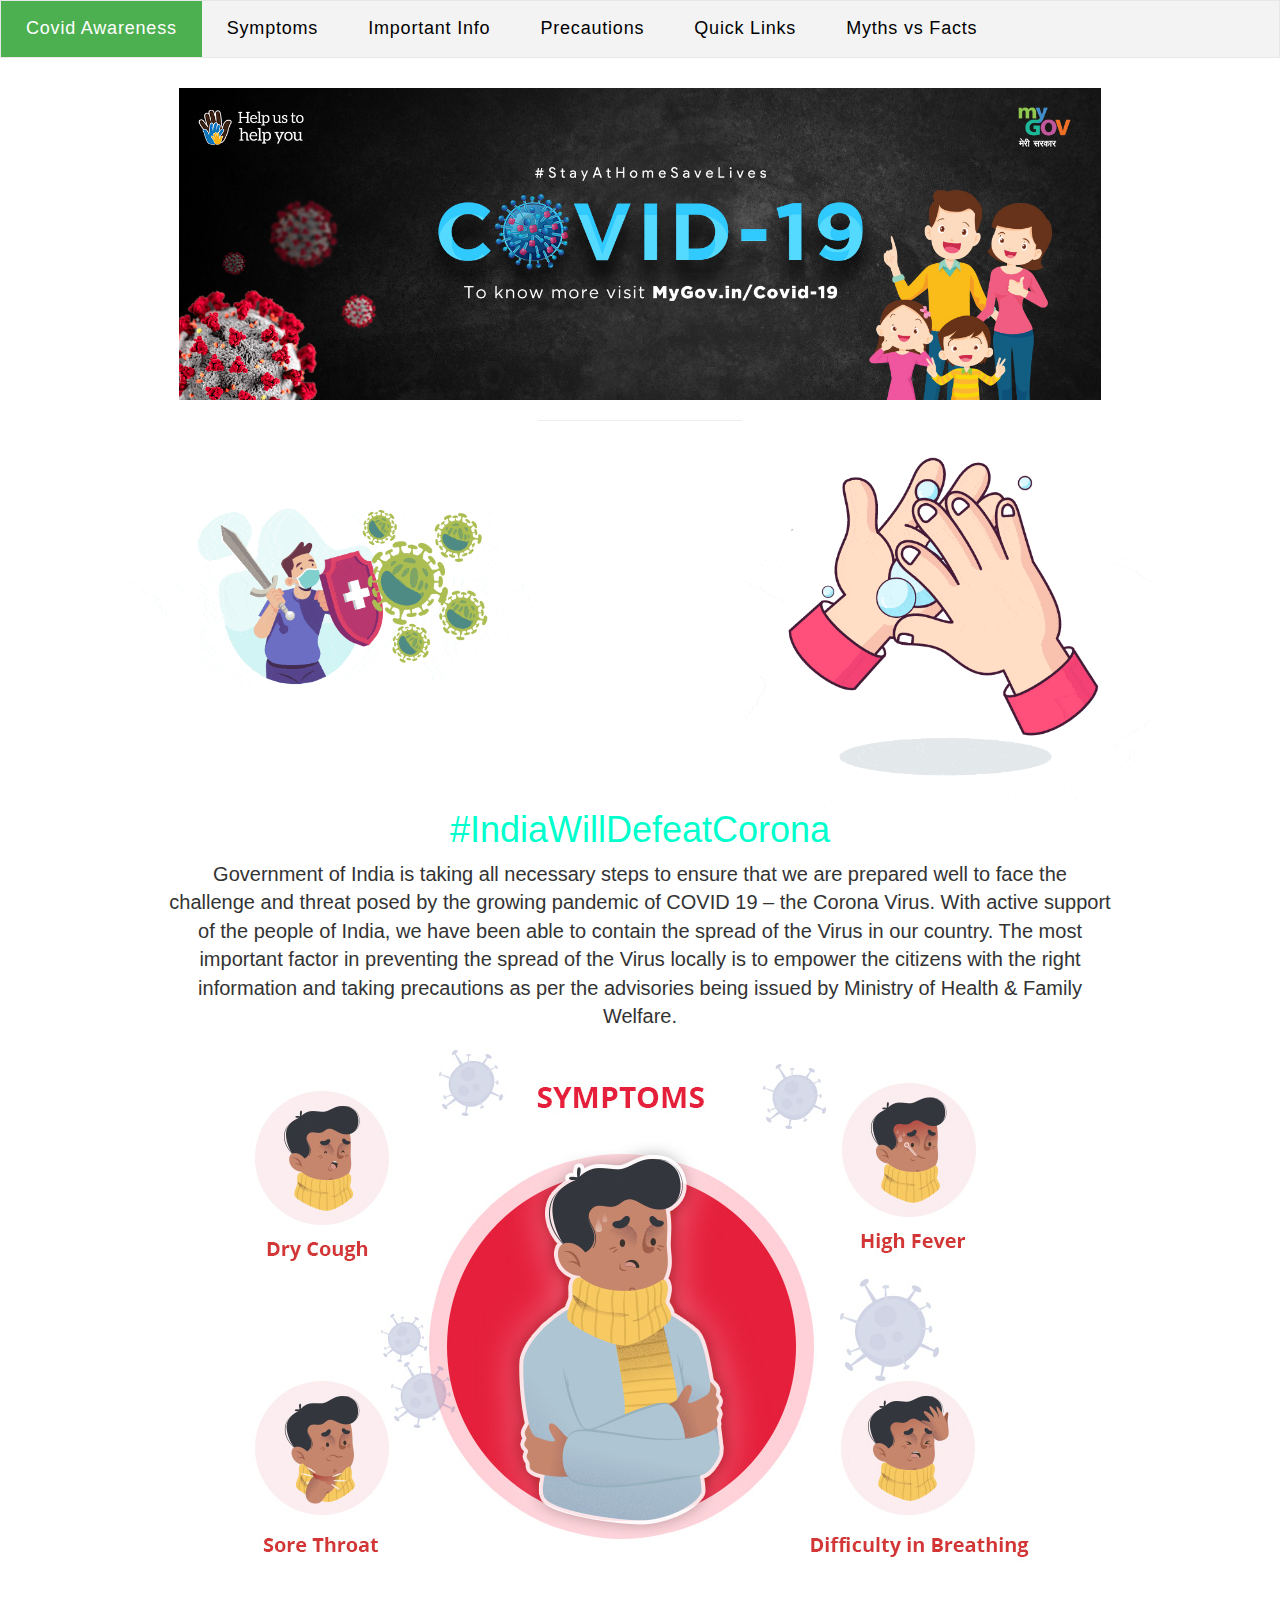
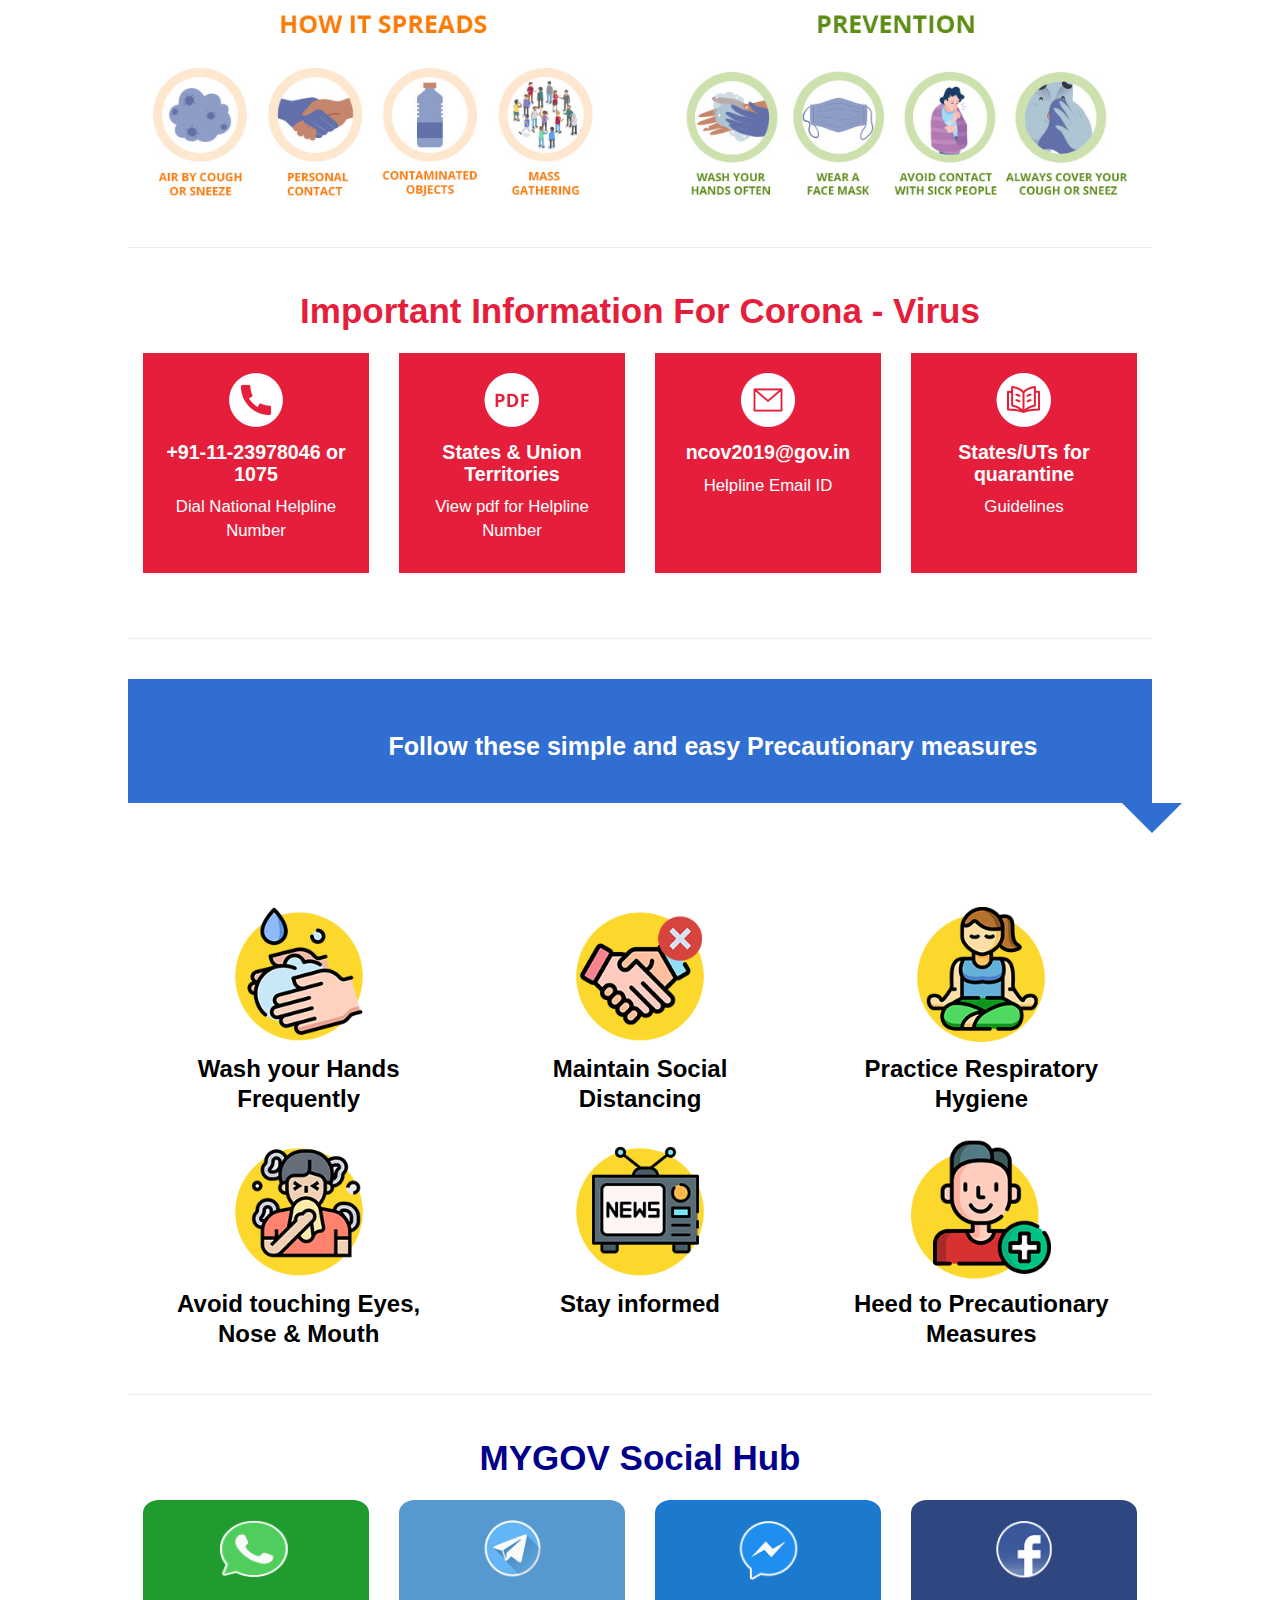
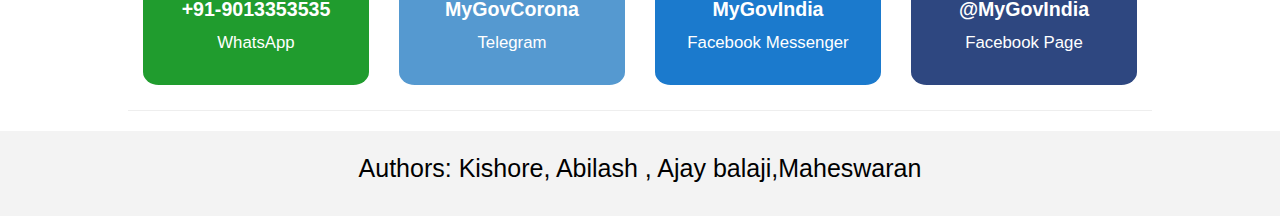
==== index.html @ a24976a8 "Add files via upload" ====
<!DOCTYPE html>
<html>

<head>
	<title>Covid Awareness Website</title>
	<link rel="stylesheet" type="text/css" href="css/main.css">
	<link rel="stylesheet" type="text/css" href="css/bootstrap.min.css">
</head>

<body>

	<nav>
		<li><a class="active" href="index.html">Covid Awareness</a></li>
		<li><a href="#symptoms">Symptoms</a></li>
		<li><a href="#impinfo">Important Info</a></li>
		<li><a href="#precautions">Precautions</a></li>
		<li><a href="page2.html#quicklinks">Quick Links</a></li>
		<li><a href="page2.html#mythbusters">Myths vs Facts</a></li>
	</nav>

	<div class="content">

		<div class="image1">
			<img src="img/MainImage.jpg">
		</div>

		<div class="Gif">
			<div class="Gif1">
				<img src="img/gif/Gif1.gif" style="width:100%">
			</div>
			<div class="Gif2">
				<img src="img/gif/Gif2.gif" style="width:100%">
			</div>
		</div>
		<hr><br>


		<center>
			<h1 id="hashtag1">#IndiaWillDefeatCorona</h1>
		</center>
		<center>
			<p id="symptoms">Government of India is taking all necessary steps to ensure that we are prepared well to
				face the challenge and threat posed by the growing pandemic of COVID 19 – the Corona Virus. With active
				support of the people of India, we have been able to contain the spread of the Virus in our country. The
				most important factor in preventing the spread of the Virus locally is to empower the citizens with the
				right information and taking precautions as per the advisories being issued by Ministry of Health &
				Family Welfare.</p>
		</center>

		<div>
			<center><img src="img/symptoms.jpg"></center>
		</div>

		<div class="CauseSolution">
			<div class="Causes">
				<img src="img/block-one.jpg" style="width:100%">
			</div>
			<div class="Causes">
				<img src="img/block-two.jpg" style="width:100%">
			</div>
		</div>
		<hr>

		<div class="imp-info-area" id="impinfo">
			<h3 class="important-heading">
				<strong>Important Information For Corona - Virus</strong>
			</h3>
			<div class="block">
				<div class="icon">
					<img src="img/impinfo/icon-one.png" alt="" />
				</div>
				<div class="text-area">
					<h3><strong>+91-11-23978046 or 1075</strong></h3>
					<p>Dial National Helpline Number</p>
				</div>
			</div>

			<div class="block">
				<div class="icon">
					<a href="https://www.mohfw.gov.in/pdf/coronvavirushelplinenumber.pdf" target="_blank">
						<img src="img/impinfo/icon-two.png" alt="" />
					</a>
				</div>
				<div class="text-area">
					<a href="https://www.mohfw.gov.in/pdf/coronvavirushelplinenumber.pdf" target="_blank">
						<h3><strong>States &amp; Union Territories</strong></h3>
						<p></p>
					</a>
					<p><a href="https://www.mohfw.gov.in/pdf/coronvavirushelplinenumber.pdf" target="_blank">View pdf
							for Helpline Number</a></p>
				</div>
			</div>

			<div class="block">
				<div class="icon">
					<a href="mailto:ncov2019@gov.in">
						<img src="img/impinfo/icon-three.png" alt="" />
					</a>
				</div>
				<div class="text-area">
					<a href="mailto:ncov2019@gov.in">
						<h3><strong>ncov2019@gov.in</strong></h3>
						<p>Helpline Email ID </p>
					</a>
				</div>
			</div>

			<div class="block">
				<div class="icon">
					<a href="https://www.mohfw.gov.in/pdf/SOPforqurantine.pdf" target="_blank">
						<img src="img/impinfo/icon-four.png" alt="" />
					</a>
				</div>
				<div class="text-area">
					<a href="https://www.mohfw.gov.in/pdf/SOPforqurantine.pdf" target="_blank">
						<h3><strong>States/UTs for quarantine</strong></h3>
					</a>
					<a href="https://www.mohfw.gov.in/pdf/SOPforqurantine.pdf" target="_blank">
						<p>Guidelines</p>
					</a>
				</div>
			</div>
		</div>
		<br>
		<hr><br>

		<section class="followSteps" id="precautions">
			<div class="stepHeading">
				<div class="container text-center">
					<h2>Follow these simple and easy Precautionary measures </h2>
				</div>
			</div>
			<div class="steps-covid">
				<div class="container-fluid">
					<div class="row">
						<div class="col-xs-4">
							<div class="covidThumb">
								<img src="img/icons/icon-1.png" alt="icon">
								<span>Wash your Hands <br>Frequently </span>
							</div>
						</div>
						<div class="col-xs-4">
							<div class="covidThumb">
								<img src="img/icons/icon-2.png" alt="icon">
								<span>Maintain Social <br>Distancing </span>
							</div>
						</div>
						<div class="col-xs-4">
							<div class="covidThumb">
								<img src="img/icons/icon-3.png" alt="icon">
								<span>Practice Respiratory <br>Hygiene </span>
							</div>
						</div>
					</div>
					<div class="row">
						<div class="col-xs-4">
							<div class="covidThumb">
								<img src="img/icons/icon-4.png" alt="icon">
								<span>Avoid touching Eyes, <br>Nose & Mouth </span>
							</div>
						</div>
						<div class="col-xs-4">
							<div class="covidThumb">
								<img src="img/icons/icon-5.png" alt="icon">
								<span>Stay informed </span>
							</div>
						</div>
						<div class="col-xs-4">
							<div class="covidThumb">
								<img src="img/icons/icon-6.png" alt="icon">
								<span>Heed to Precautionary <br>Measures </span>
							</div>
						</div>
					</div>
				</div>
			</div>
		</section>
		<hr>
		<div class="social-hub" id="socialhub">
			<h3 class="important-heading">
				<strong>MYGOV Social Hub</strong>
			</h3>
			<div class="block whatsapp">
				<div class="icon">
					<a href="https://wa.me/919013353535?text=Hi" target="_blank">
						<img src="img/icons/whatsapp.png" alt="" />
					</a>
				</div>
				<div class="text-area">
					<a href="https://wa.me/919013353535?text=Hi" target="_blank">
						<h3><strong>+91-9013353535</strong></h3>
					</a>
					<p><a href="https://wa.me/919013353535?text=Hi" target="_blank">WhatsApp</a></p>
				</div>
			</div>

			<div class="block telegram">
				<div class="icon">
					<a href="https://t.me/MyGovCoronaNewsdesk" target="_blank">
						<img src="img/icons/telegram.png" alt="" />
					</a>
				</div>
				<div class="text-area">
					<a href="https://t.me/MyGovCoronaNewsdesk" target="_blank">
						<h3><strong>MyGovCorona</strong></h3>
						<p></p>
					</a>
					<p><a href="https://t.me/MyGovCoronaNewsdesk" target="_blank">Telegram</a></p>
				</div>
			</div>

			<div class="block messenger">
				<div class="icon">
					<a href="https://www.messenger.com/t/MyGovIndia" target="_blank">
						<img src="img/icons/messenger.png" alt="" />
					</a>
				</div>
				<div class="text-area">
					<a href="https://www.messenger.com/t/MyGovIndia" target="_blank">
						<h3><strong>MyGovIndia</strong></h3>
						<p></p>
					</a>
					<p><a href="https://www.messenger.com/t/MyGovIndia" target="_blank">Facebook Messenger</a></p>
				</div>
			</div>

			<div class="block facebook">
				<div class="icon">
					<a href="https://www.facebook.com/MyGovIndia/" target="_blank">
						<img src="img/icons/facebook.png" alt="" />
					</a>
				</div>
				<div class="text-area">
					<a href="https://www.facebook.com/MyGovIndia/" target="_blank">
						<h3><strong>@MyGovIndia</strong></h3>
						<p></p>
					</a>
					<p><a href="https://www.facebook.com/MyGovIndia/" target="_blank">Facebook Page</a></p>
				</div>
			</div>
		</div>
		<hr>
	</div>

	<footer>
		<p>Authors: Kishore, Abilash </a>, Ajay balaji,Maheswaran </p>
	</footer>


</body>

</html>
---- css/main.css ----
/* Navbar start */

nav {
  list-style-type: none;
  margin: 1px solid black;
  padding: 0;
  overflow: hidden;
  border: 1px solid #e7e7e7;
  background-color: #f3f3f3;
  font-size: 18px;
}

nav li {
  float: left;
}

nav li a {
  display: block;
  color: black;
  text-align: center;
  padding: 15px 25px;
  text-decoration: none;
  /*word-spacing: 2px;*/
  letter-spacing: 0.8px;
}

nav li a:hover:not(.active) {
  background-color: #ddd;
  text-decoration: none;
  text-underline-position: none;
}

nav li a.active {
  color: white;
  background-color: #4CAF50;
  text-decoration: none;
}

/* Navbar end */

.content {
  margin: auto;
  max-width: 80%;
}

hr {
  height: 1px;
  background-color: #ccc;
}

#Title{
  font-size:40px;
  font-size: bold;
  color: #1a75ff;
  text-align: center;
}

.image1 img {
  margin-left: 5%;
  width: 90%;
  padding-top: 30px;
  transition: transform .8s ease-in-out;
}

.image1 img:hover {
  transform: scale(1.1);
}

.overview {
  padding-top: 25px;
}

.overview h2 {
  font-size: 40px;
  color: #313131;
  line-height: 1.3em;
  font-weight: 700;
  font-family: 'Work Sans', sans-serif;
}

.overview p {
  font-size: 20px;
  line-height: 1.8;
  color: #313131;
}

#hashtag1{
  color: #00ffcc
}

#symptoms{
  font-size:20px; 
  padding-left: 40px;
  padding-right: 40px;
}

*{
  box-sizing: border-box;
}

.Gif1 {
  float: left;
  width: 40%;
}

.Gif2 {
  float: right;
  width: 40%;
}

.Gif3 {
  float: left;
  width: 25%;
}

.Causes {
  float: left;
  width: 50%;
  padding: 25px;
  padding-top: 50px;

}
.CauseSolution::after {
  content: "";
  clear: both;
  display: table;
}


/* Important information start */

.imp-info-area {
  margin-top: 25px;
  margin-bottom: 25px;
  display: flex;
  flex-wrap: wrap;
  justify-content: space-around;
}

.block {
  width: 22%;
  float: left;
  padding: 20px;
  background-color: #e51f3b;
  transition: transform 1s ease-in-out;
}

.block:hover {
  transform: scale(1.1);
  box-shadow: 0 0 10px rgba(0, 0, 0, 0.5);
}

.important-heading {
  width: 100%;
  margin-bottom: 25px;
  color: #e51f3b;
  font-size: 2.5em;
  text-align: center;
  font-weight: normal;
  line-height: 35px;
}

.icon {
  text-align: center;
}

.text-area {
  color: #fff;
  text-align: center;
}

.text-area p {
  color: #fff;
  text-align: center;
  font-size: 1.2em;
}

.text-area a {
  color: #fff;
  text-align: center;
  text-decoration: none;
}

.text-area a:hover {
  color: #fff;
  text-align: center;
  text-decoration: none;
}

.text-area h3 {
  color: #fff;
  font-size: 1.4em;
  margin-top: 15px;
}

/* Important information end */

/*Precautions section start*/


.stepHeading
{ 
  background: #316ed2; 
  padding: 20px 0; 
  position: relative
}

.stepHeading h2
{ 
  font-size: 25px; 
  color: #fff; 
  line-height: 54px; 
  font-weight: bold;
}

.stepHeading::after{
  top: 100%;
  left: 100%;
  border: solid transparent;
  content: " ";
  height: 0;
  width: 0;
  position: absolute;
  pointer-events: none;
  border-color: rgba(49, 110, 210, 0);
  border-top-color: #316ed2;
  border-width: 30px;
  margin-left: -30px;
}

.steps-covid
{ 
  padding: 100px 0 0 0;
}

.covidThumb
{ 
  text-align: center; 
}

.covidThumb img 
{ 
  width: 140px;
  transition: transform .8s ease-in-out;
}

.covidThumb img:hover {
  transform: scale(1.2);
}

.covidThumb span
{ 
  display: block; 
  font-size: 24px; 
  line-height: 30px; 
  font-weight: bold; 
  color: #000; 
  margin-top: 5px;
  margin-bottom: 25px;
}  

/*Precautions section end*/


/*Footer starts*/

footer {
  text-align: center;
  padding: 20px;
  background-color: #f3f3f3;
  color: black;
  font-size: 25px;
}

footer a {
  color: black;
  text-decoration: none;
}

footer a:hover{
  text-decoration: none;
  color: black;
}

footer a:active {
  text-decoration: none;
  color: black;
}

footer a:visited {
  text-decoration: none;
  color: black;
}

/*Footer marker-end: */


.social-hub {
  margin-top: 25px;
  margin-bottom: 25px;
  display: flex;
  flex-wrap: wrap;
  justify-content: space-around;
}

.social-hub .block {
  border-radius: 7%;
}

.social-hub .important-heading {
  color: darkblue;
}

.social-hub .icon img {
  width: 72px;
  height: 64px;
}

.social-hub .whatsapp {
  background-color: #209c2e;
}

.social-hub .telegram {
  background-color: #5599d0;
}

.social-hub .messenger {
  background-color: #1b7acd;
}

.social-hub .facebook {
  background-color: #2e4780;
}
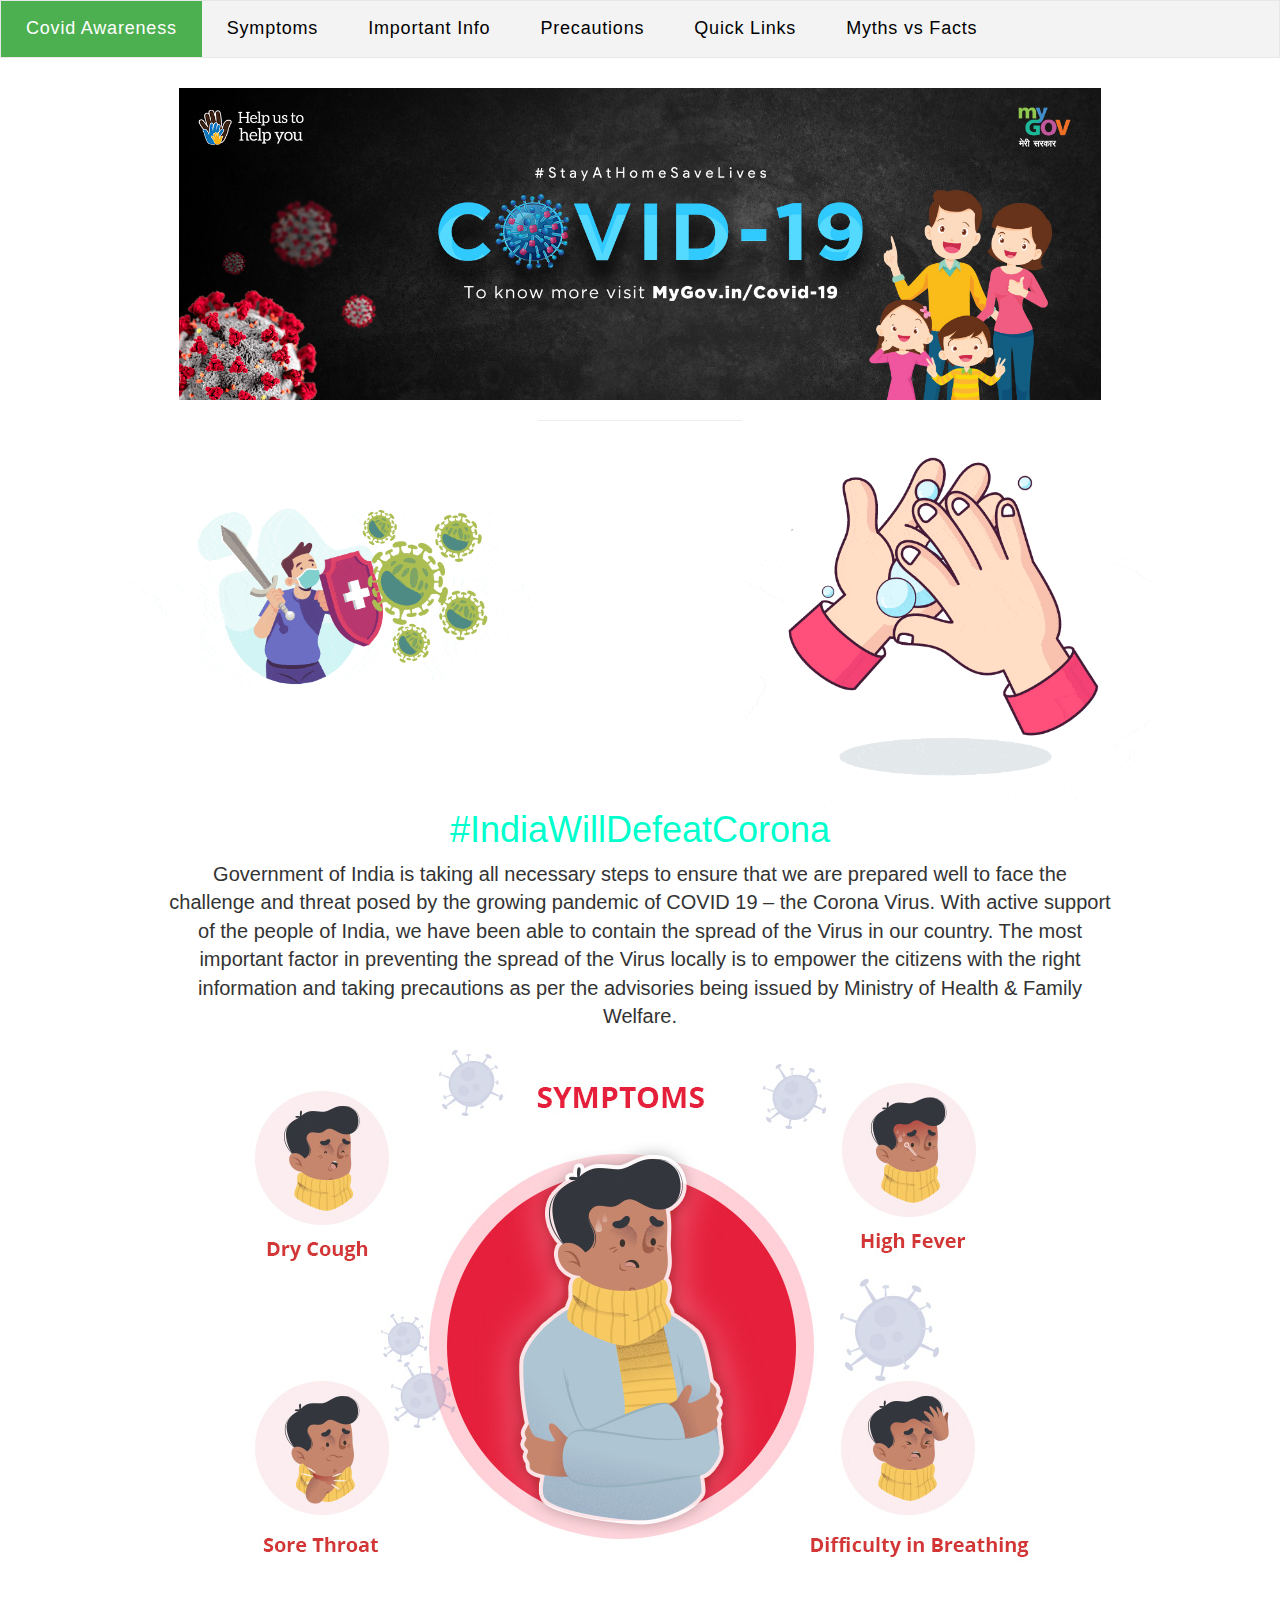
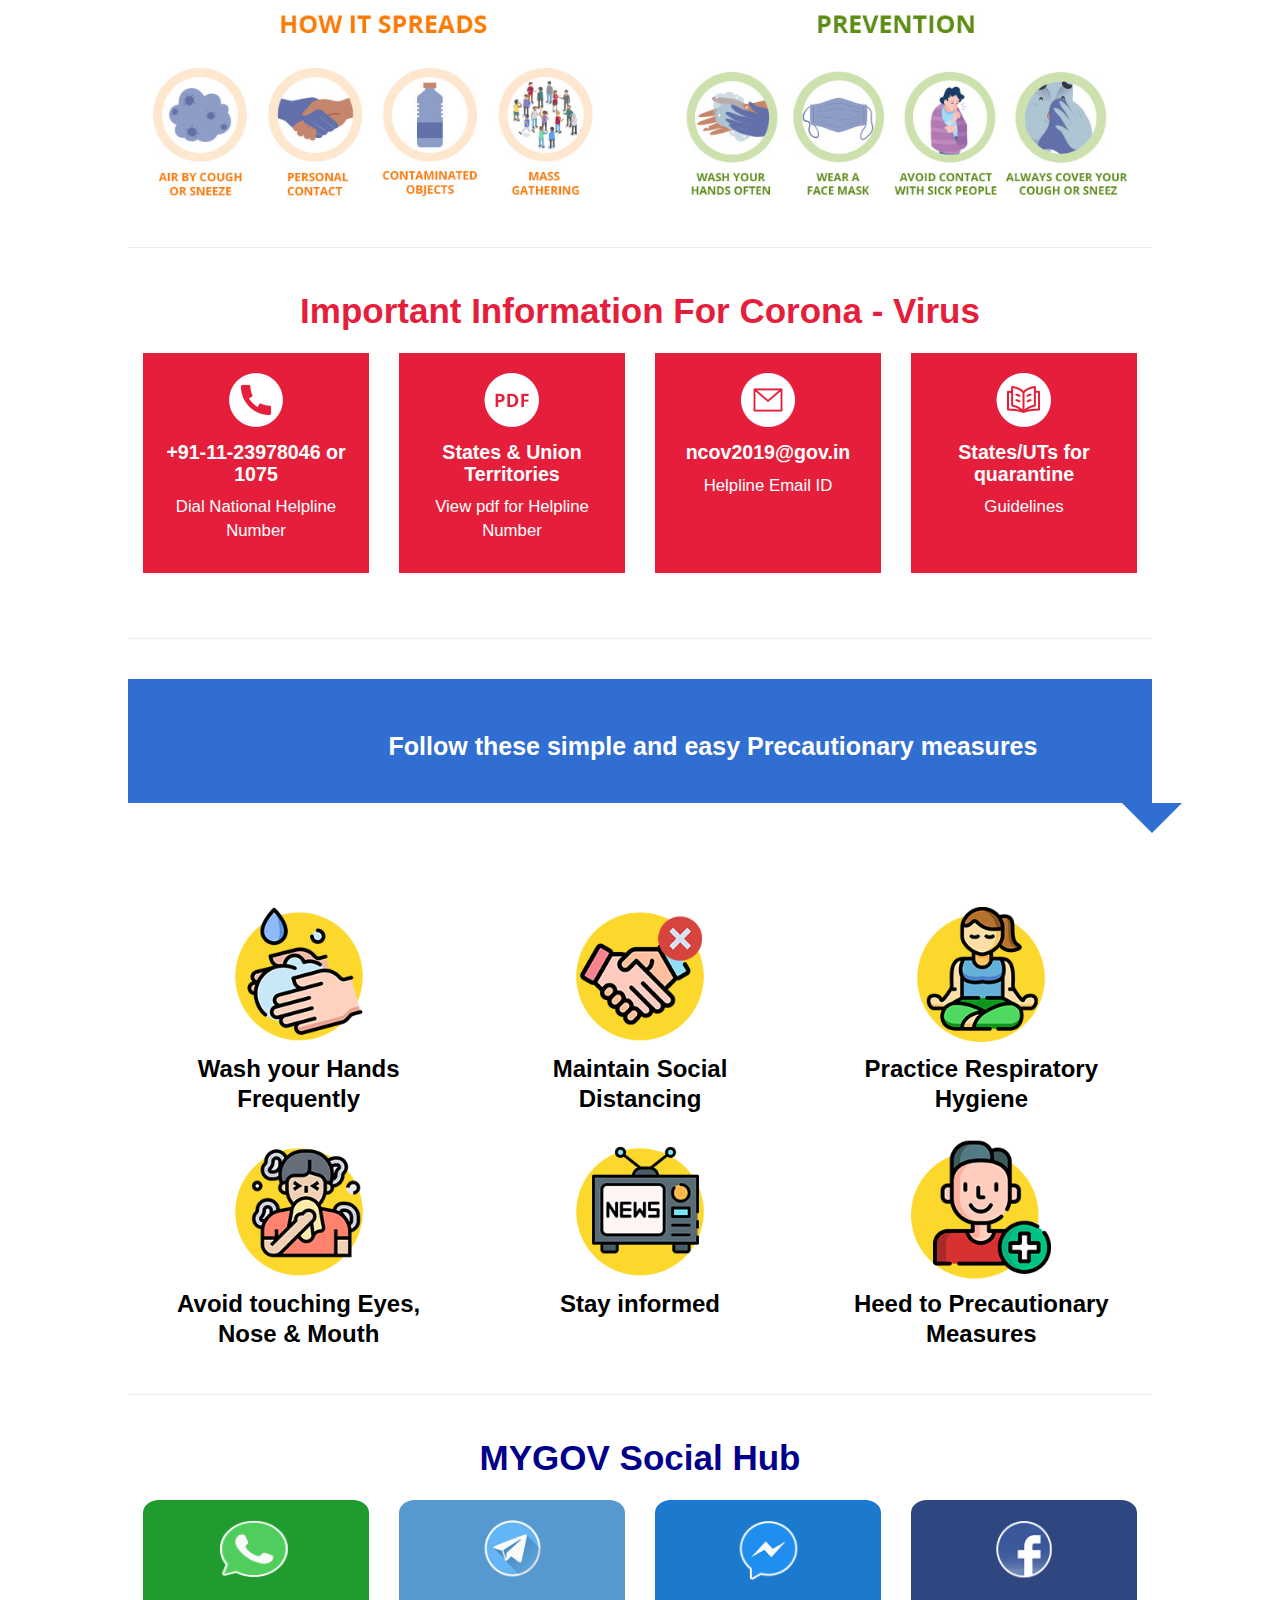
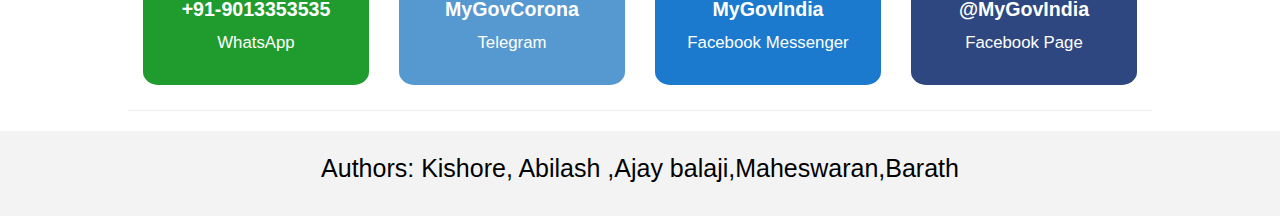
==== commit 163e78d1: "Update index.html" ====
--- a/index.html
+++ b/index.html
@@ -243,10 +243,10 @@
 	</div>
 
 	<footer>
-		<p>Authors: Kishore, Abilash </a>, Ajay balaji,Maheswaran </p>
+		<p>Authors: Kishore, Abilash </a>,Ajay balaji,Maheswaran,Barath </p>
 	</footer>
 
 
 </body>
 
-</html>+</html>
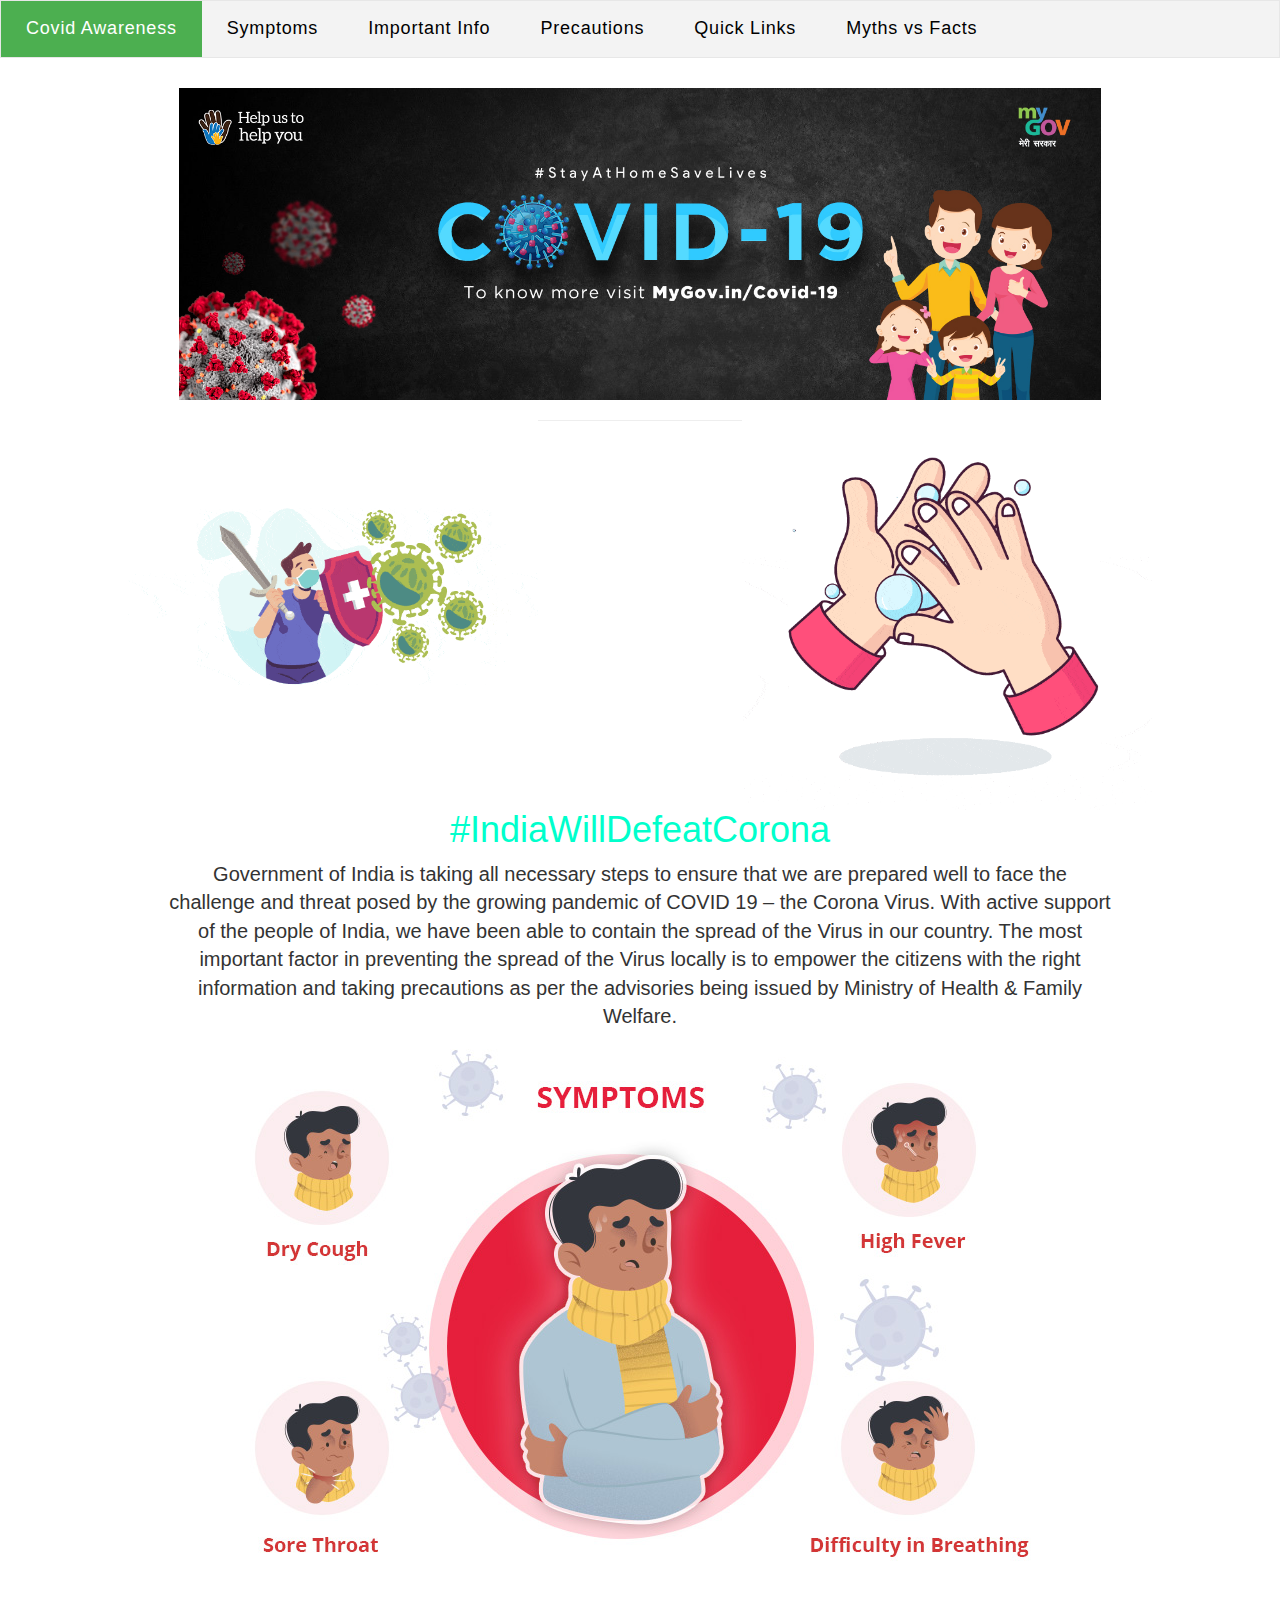
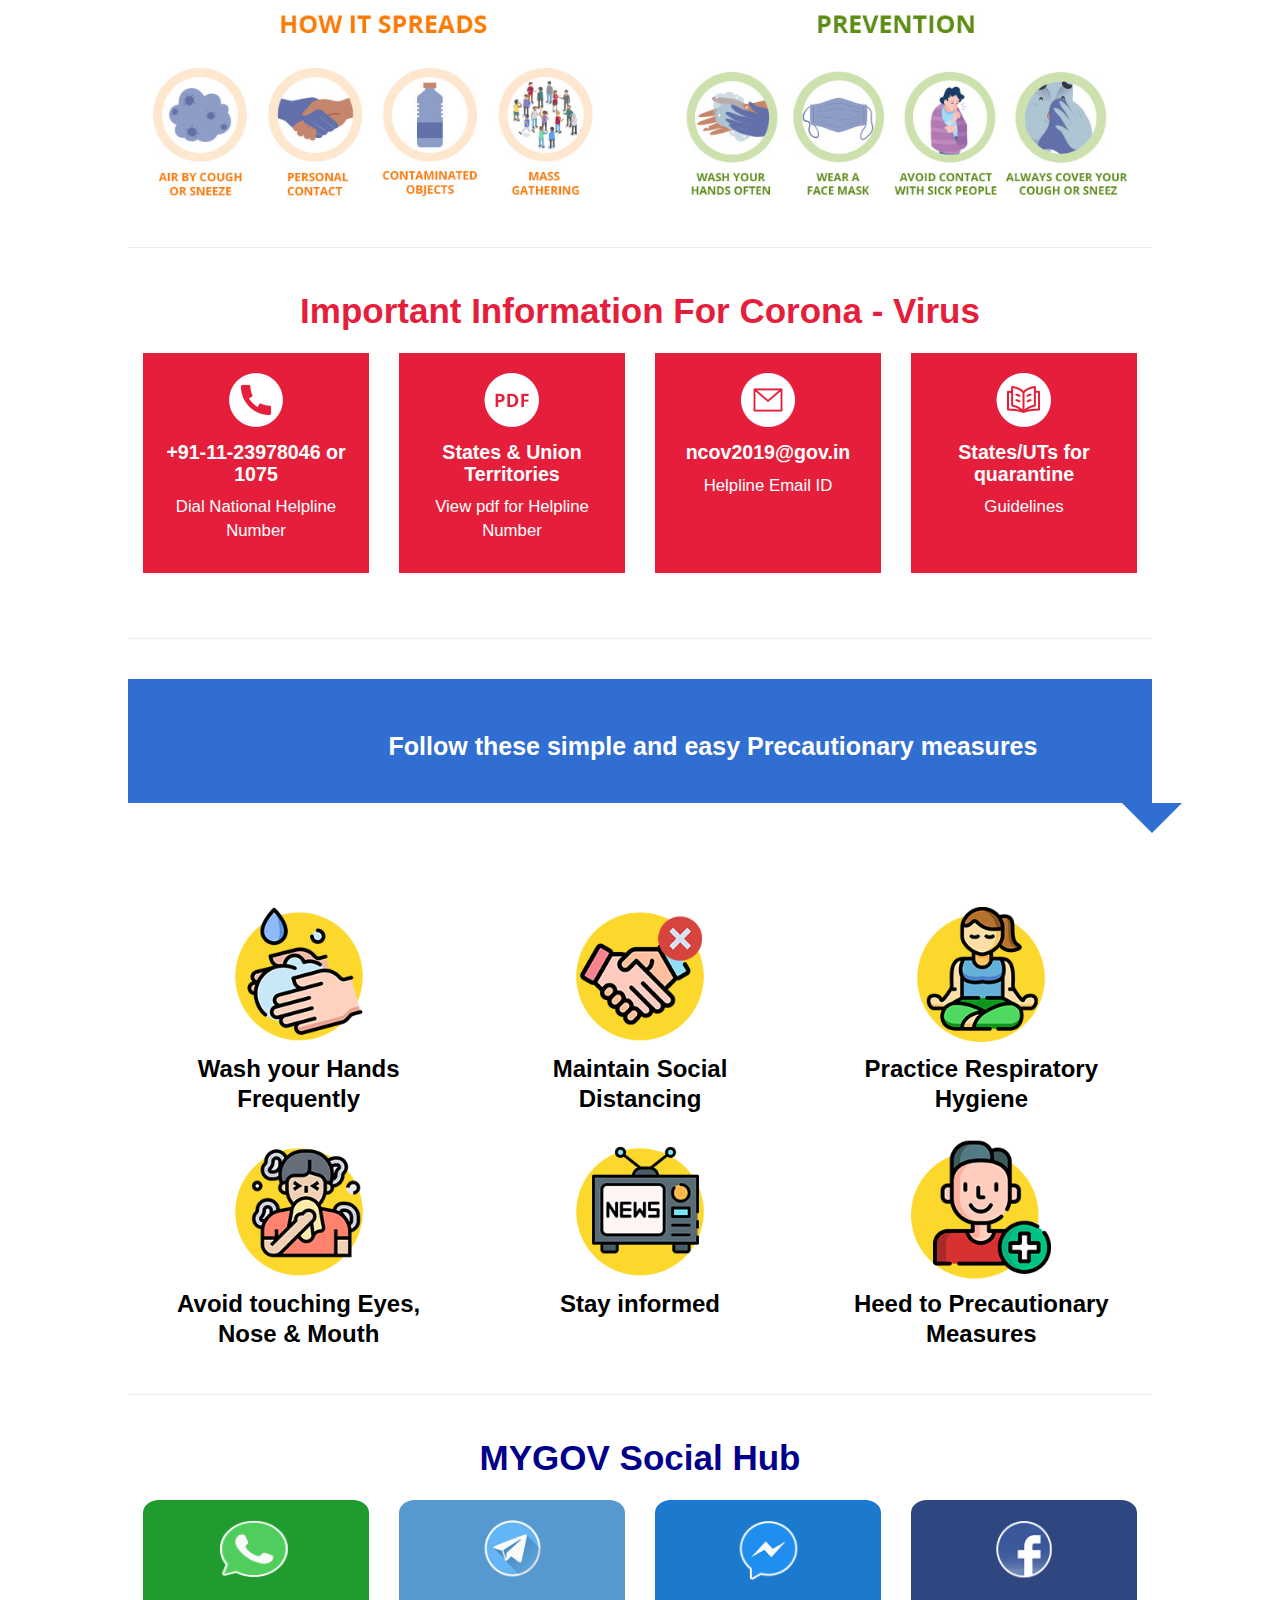
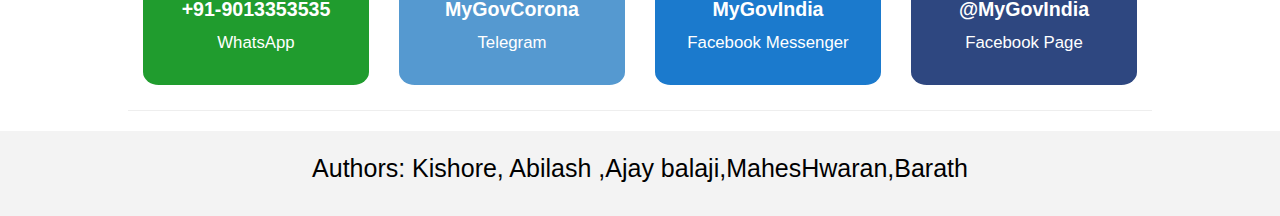
==== commit b92fb31f: "index.html" ====
--- a/index.html
+++ b/index.html
@@ -243,7 +243,7 @@
 	</div>
 
 	<footer>
-		<p>Authors: Kishore, Abilash </a>,Ajay balaji,Maheswaran,Barath </p>
+		<p>Authors: Kishore, Abilash </a>,Ajay balaji,MahesHwaran,Barath </p>
 	</footer>
 
 
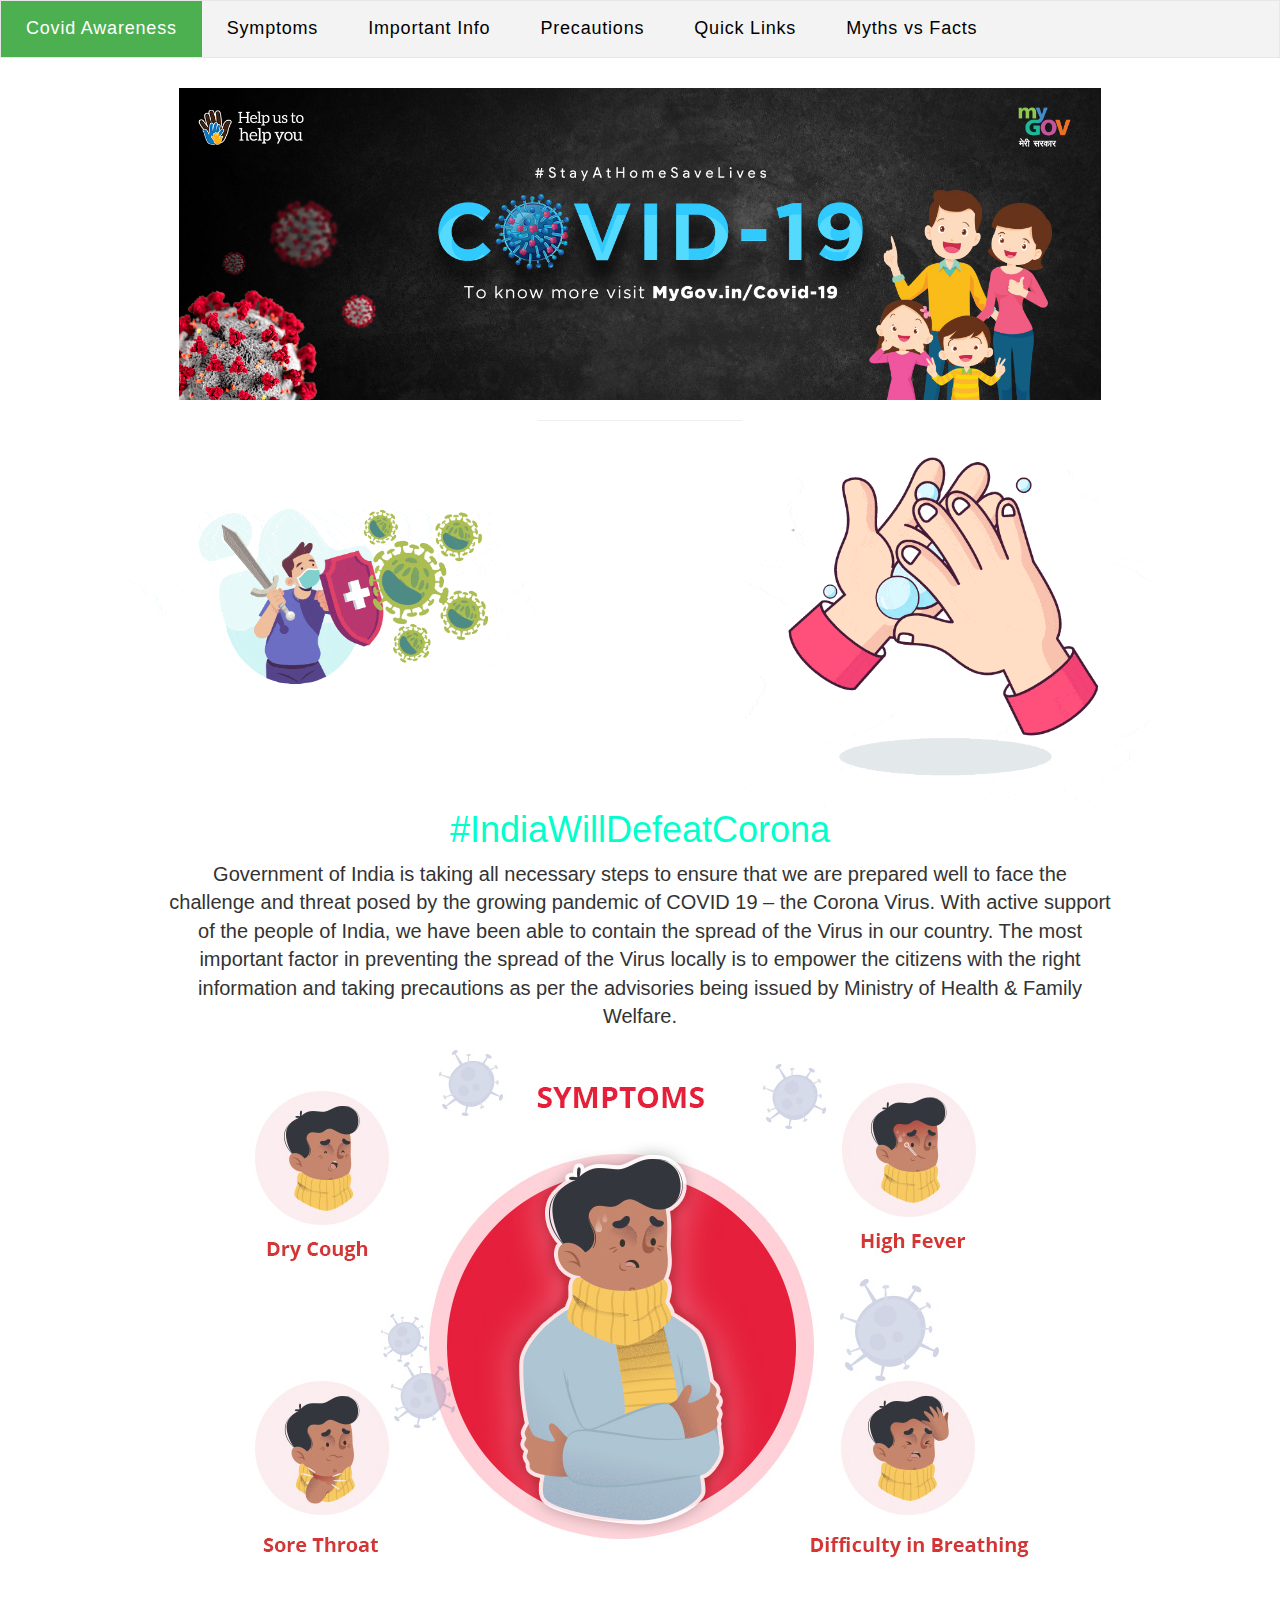
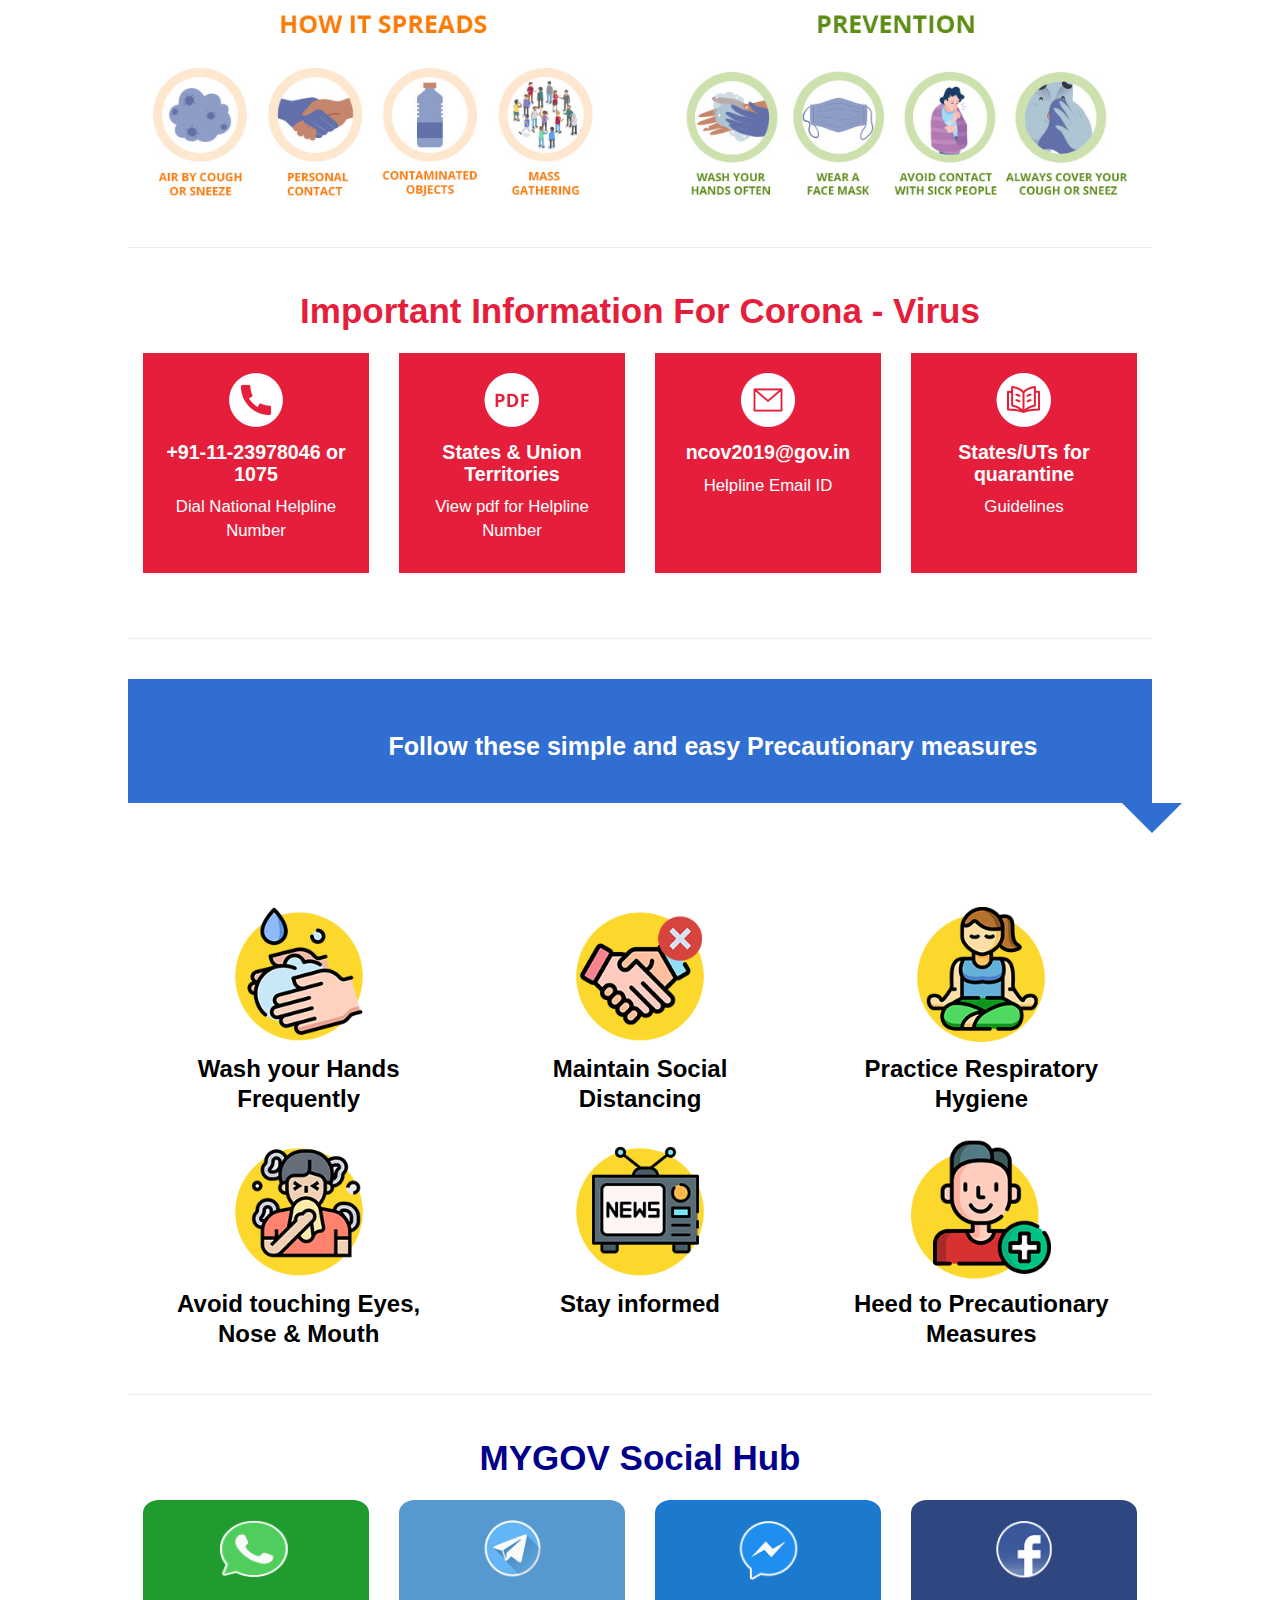
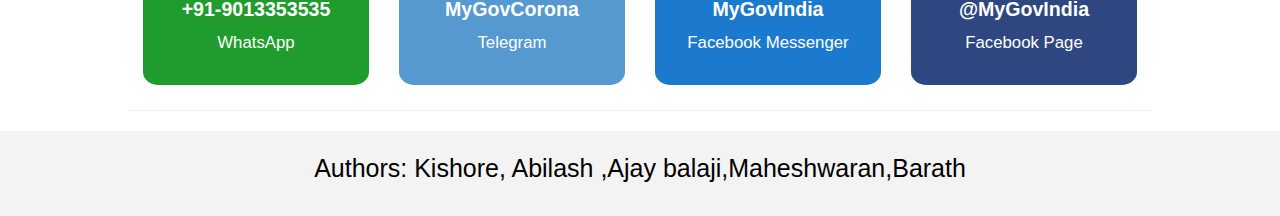
==== commit c4bbc7f7: "index.html" ====
--- a/index.html
+++ b/index.html
@@ -243,7 +243,7 @@
 	</div>
 
 	<footer>
-		<p>Authors: Kishore, Abilash </a>,Ajay balaji,MahesHwaran,Barath </p>
+		<p>Authors: Kishore, Abilash </a>,Ajay balaji,Maheshwaran,Barath </p>
 	</footer>
 
 
